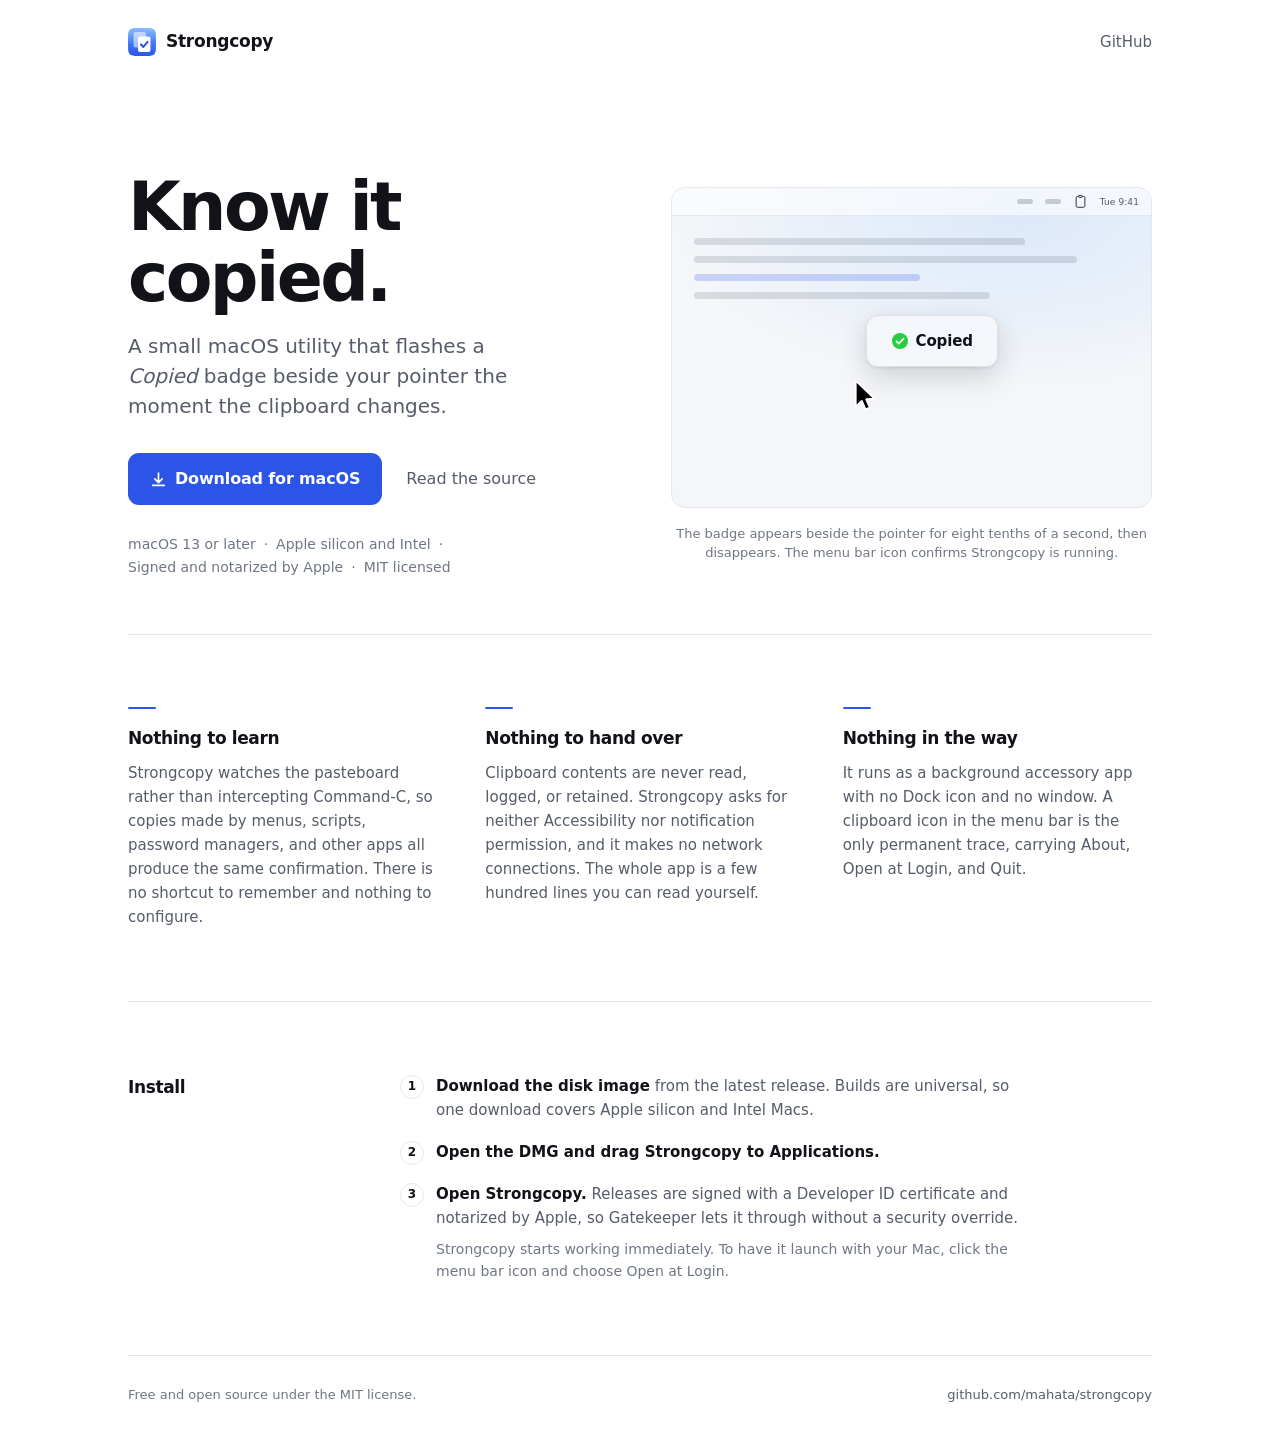
==== web/index.html @ aaaf4846 "feat: add landing page for strongcopy.mahata.org Serve a one-page site from web/, published to GitHu" ====
<!DOCTYPE html>
<html lang="en">
  <head>
    <meta charset="utf-8">
    <meta name="viewport" content="width=device-width, initial-scale=1">
    <title>Strongcopy — copy confirmation for macOS</title>
    <meta name="description" content="A small macOS menu bar utility that flashes a Copied badge beside your pointer whenever the clipboard changes. Free, open source, and it never reads what you copied.">
    <link rel="canonical" href="https://strongcopy.mahata.org/">
    <meta name="theme-color" content="#ffffff" media="(prefers-color-scheme: light)">
    <meta name="theme-color" content="#0c0e14" media="(prefers-color-scheme: dark)">
    <meta property="og:type" content="website">
    <meta property="og:site_name" content="Strongcopy">
    <meta property="og:title" content="Strongcopy — copy confirmation for macOS">
    <meta property="og:description" content="A small macOS menu bar utility that flashes a Copied badge beside your pointer whenever the clipboard changes. Free, open source, and it never reads what you copied.">
    <meta property="og:url" content="https://strongcopy.mahata.org/">
    <meta name="twitter:card" content="summary">
    <link rel="icon" href="favicon.svg" type="image/svg+xml">
    <link rel="apple-touch-icon" href="icon.svg">
    <link rel="stylesheet" href="styles.css">
  </head>
  <body>
    <header class="masthead shell">
      <span class="wordmark">
        <img src="icon.svg" alt="" width="28" height="28">
        Strongcopy
      </span>
      <a href="https://github.com/mahata/strongcopy">GitHub</a>
    </header>

    <main>
      <section class="hero shell">
        <div>
          <h1>Know it copied.</h1>
          <p class="lede">
            A small macOS utility that flashes a <em>Copied</em> badge beside your
            pointer the moment the clipboard changes.
          </p>
          <div class="actions">
            <a class="button" href="https://github.com/mahata/strongcopy/releases/latest">
              <svg viewBox="0 0 16 16" fill="none" stroke="currentColor" stroke-width="1.6" stroke-linecap="round" stroke-linejoin="round" aria-hidden="true">
                <path d="M8 2v8.5M4.5 7.5 8 11l3.5-3.5M2.5 13.5h11"/>
              </svg>
              Download for macOS
            </a>
            <a class="plain" href="https://github.com/mahata/strongcopy">Read the source</a>
          </div>
          <ul class="requirements">
            <li>macOS 13 or later</li>
            <li>Apple silicon and Intel</li>
            <li>Signed and notarized by Apple</li>
            <li>MIT licensed</li>
          </ul>
        </div>

        <figure class="stage">
          <div class="screen" aria-hidden="true">
            <div class="menubar">
              <span class="menubar__pill"></span>
              <span class="menubar__pill"></span>
              <svg class="menubar__mark" viewBox="0 0 24 24" fill="none" stroke="currentColor" stroke-width="1.6" stroke-linecap="round" stroke-linejoin="round">
                <path d="M9.25 3.75H7.5A2.5 2.5 0 0 0 5 6.25v12.5a2.5 2.5 0 0 0 2.5 2.5h9a2.5 2.5 0 0 0 2.5-2.5V6.25a2.5 2.5 0 0 0-2.5-2.5h-1.75"/>
                <rect x="9.25" y="2.25" width="5.5" height="3.25" rx="1.25"/>
              </svg>
              <span class="menubar__clock">Tue 9:41</span>
            </div>
            <div class="desk">
              <div class="lines">
                <span></span>
                <span></span>
                <span></span>
                <span></span>
              </div>
              <div class="cursor">
                <svg class="pointer" viewBox="0 0 13 19">
                  <path d="M1 1v15.4l3.6-3.4 2.2 5 2.6-1.1-2.2-4.9 5-.3z"></path>
                </svg>
                <p class="hud">
                  <svg viewBox="0 0 16 16" aria-hidden="true">
                    <circle cx="8" cy="8" r="8" fill="currentColor"></circle>
                    <path d="M4.5 8.3 6.8 10.6 11.5 5.7" fill="none" stroke="#fff" stroke-width="1.7" stroke-linecap="round" stroke-linejoin="round"></path>
                  </svg>
                  Copied
                </p>
              </div>
            </div>
          </div>
          <figcaption>
            The badge appears beside the pointer for eight tenths of a second, then
            disappears. The menu bar icon confirms Strongcopy is running.
          </figcaption>
        </figure>
      </section>

      <section class="points shell">
        <h2 class="visually-hidden">Why Strongcopy</h2>
        <article>
          <h3>Nothing to learn</h3>
          <p>
            Strongcopy watches the pasteboard rather than intercepting Command-C,
            so copies made by menus, scripts, password managers, and other apps all
            produce the same confirmation. There is no shortcut to remember and
            nothing to configure.
          </p>
        </article>
        <article>
          <h3>Nothing to hand over</h3>
          <p>
            Clipboard contents are never read, logged, or retained. Strongcopy asks
            for neither Accessibility nor notification permission, and it makes no
            network connections. The whole app is a few hundred lines you can read
            yourself.
          </p>
        </article>
        <article>
          <h3>Nothing in the way</h3>
          <p>
            It runs as a background accessory app with no Dock icon and no window.
            A clipboard icon in the menu bar is the only permanent trace, carrying
            About, Open at Login, and Quit.
          </p>
        </article>
      </section>

      <section class="install shell">
        <h2 id="install">Install</h2>
        <div>
          <ol>
            <li>
              <strong>Download the disk image</strong> from the latest release. Builds
              are universal, so one download covers Apple silicon and Intel Macs.
            </li>
            <li>
              <strong>Open the DMG and drag Strongcopy to Applications.</strong>
            </li>
            <li>
              <strong>Open Strongcopy.</strong> Releases are signed with a Developer ID
              certificate and notarized by Apple, so Gatekeeper lets it through
              without a security override.
            </li>
          </ol>
          <p class="note">
            Strongcopy starts working immediately. To have it launch with your Mac,
            click the menu bar icon and choose Open at Login.
          </p>
        </div>
      </section>
    </main>

    <footer class="colophon shell">
      <p>Free and open source under the MIT license.</p>
      <p><a href="https://github.com/mahata/strongcopy">github.com/mahata/strongcopy</a></p>
    </footer>
  </body>
</html>
---- web/styles.css ----
:root {
  color-scheme: light dark;

  --ink: #111318;
  --ink-muted: #565c69;
  --ink-faint: #6f7784;
  --accent: #2c55e8;
  --accent-hover: #1f43c9;
  --accent-ink: #ffffff;
  --surface: #ffffff;
  --surface-sunken: #f4f6f9;
  --hairline: #e4e7ec;
  --selection: rgba(44, 85, 232, 0.22);
  --hud-surface: rgba(247, 248, 250, 0.78);
  --hud-edge: rgba(0, 0, 0, 0.09);
  --hud-shadow: 0 10px 28px rgba(16, 20, 32, 0.16), 0 1px 3px rgba(16, 20, 32, 0.1);
  --confirm: #28cd41;
  --pointer-fill: #000000;
  --pointer-edge: #ffffff;
  --stage-glow: radial-gradient(120% 90% at 72% 8%, rgba(94, 161, 255, 0.16), transparent 60%);
}

@media (prefers-color-scheme: dark) {
  :root {
    --ink: #edeff4;
    --ink-muted: #a0a7b6;
    --ink-faint: #767d8c;
    --accent: #83a8ff;
    --accent-hover: #a2beff;
    --accent-ink: #0c0e14;
    --surface: #0c0e14;
    --surface-sunken: #14171f;
    --hairline: #242833;
    --selection: rgba(131, 168, 255, 0.26);
    --hud-surface: rgba(38, 42, 52, 0.82);
    --hud-edge: rgba(255, 255, 255, 0.12);
    --hud-shadow: 0 10px 28px rgba(0, 0, 0, 0.5), 0 1px 3px rgba(0, 0, 0, 0.4);
    --pointer-fill: #ffffff;
    --pointer-edge: #0c0e14;
    --stage-glow: radial-gradient(120% 90% at 72% 8%, rgba(44, 85, 232, 0.24), transparent 60%);
  }
}

*,
*::before,
*::after {
  box-sizing: border-box;
}

html {
  -webkit-text-size-adjust: 100%;
}

body {
  margin: 0;
  font-family: -apple-system, BlinkMacSystemFont, "Segoe UI", ui-sans-serif, system-ui, sans-serif;
  font-size: 1.0625rem;
  line-height: 1.62;
  color: var(--ink);
  background: var(--surface);
  -webkit-font-smoothing: antialiased;
  text-rendering: optimizeLegibility;
}

a {
  color: var(--accent);
  text-underline-offset: 0.18em;
}

a:hover {
  color: var(--accent-hover);
}

:focus-visible {
  outline: 2px solid var(--accent);
  outline-offset: 3px;
  border-radius: 4px;
}

h1,
h2,
h3 {
  letter-spacing: -0.022em;
  font-weight: 600;
}

.shell {
  width: min(100% - 2.5rem, 64rem);
  margin-inline: auto;
}

.visually-hidden {
  position: absolute;
  width: 1px;
  height: 1px;
  margin: -1px;
  padding: 0;
  border: 0;
  overflow: hidden;
  clip-path: inset(50%);
  white-space: nowrap;
}

/* Masthead */

.masthead {
  display: flex;
  align-items: center;
  justify-content: space-between;
  gap: 1rem;
  padding: 1.75rem 0;
}

.wordmark {
  display: inline-flex;
  align-items: center;
  gap: 0.625rem;
  font-weight: 600;
  font-size: 1.0625rem;
  letter-spacing: -0.015em;
}

.wordmark img {
  width: 1.75rem;
  height: 1.75rem;
}

.masthead a {
  font-size: 0.9375rem;
  color: var(--ink-muted);
  text-decoration: none;
}

.masthead a:hover {
  color: var(--ink);
}

/* Hero */

.hero {
  display: grid;
  grid-template-columns: 1fr;
  align-items: center;
  gap: clamp(2.75rem, 7vw, 4.5rem);
  padding: clamp(2.5rem, 8vw, 5.5rem) 0 clamp(2rem, 5vw, 3.5rem);
}

@media (min-width: 56rem) {
  .hero {
    grid-template-columns: minmax(0, 1fr) minmax(0, 1.02fr);
  }
}

.hero h1 {
  margin: 0 0 1.125rem;
  font-size: clamp(2.75rem, 7vw, 4.25rem);
  line-height: 1.04;
  letter-spacing: -0.038em;
}

.lede {
  margin: 0 0 2rem;
  max-width: 32ch;
  font-size: clamp(1.0625rem, 1.6vw, 1.25rem);
  line-height: 1.5;
  color: var(--ink-muted);
}

.actions {
  display: flex;
  align-items: center;
  flex-wrap: wrap;
  gap: 1rem 1.5rem;
}

.button {
  display: inline-flex;
  align-items: center;
  gap: 0.5rem;
  padding: 0.8125rem 1.375rem;
  border-radius: 0.6875rem;
  background: var(--accent);
  color: var(--accent-ink);
  font-size: 1rem;
  font-weight: 600;
  letter-spacing: -0.01em;
  text-decoration: none;
}

.button:hover {
  background: var(--accent-hover);
  color: var(--accent-ink);
}

.button svg {
  width: 1.0625rem;
  height: 1.0625rem;
}

.actions .plain {
  font-size: 1rem;
  color: var(--ink-muted);
  text-decoration: none;
}

.actions .plain:hover {
  color: var(--ink);
}

/* Separators trail their own item so a wrapped line never opens with one. */
.requirements {
  display: flex;
  flex-wrap: wrap;
  gap: 0 0.5rem;
  margin: 1.75rem 0 0;
  padding: 0;
  max-width: 32rem;
  list-style: none;
  font-size: 0.875rem;
  line-height: 1.6;
  color: var(--ink-faint);
}

.requirements li {
  white-space: nowrap;
}

.requirements li:not(:last-child)::after {
  content: "·";
  margin-left: 0.5rem;
}

/* Hero stage: a miniature Mac screen showing the badge beside the pointer */

.stage {
  margin: 0;
}

.screen {
  position: relative;
  aspect-ratio: 3 / 2;
  border: 1px solid var(--hairline);
  border-radius: 0.875rem;
  background: var(--surface-sunken) var(--stage-glow);
  overflow: hidden;
}

.menubar {
  display: flex;
  align-items: center;
  justify-content: flex-end;
  gap: 0.75rem;
  height: 1.75rem;
  padding: 0 0.75rem;
  border-bottom: 1px solid var(--hairline);
  background: color-mix(in srgb, var(--surface) 62%, transparent);
}

.menubar__pill {
  width: 1rem;
  height: 0.3125rem;
  border-radius: 999px;
  background: var(--ink-faint);
  opacity: 0.35;
}

.menubar__mark {
  width: 0.9375rem;
  height: 0.9375rem;
  color: var(--ink);
  opacity: 0.85;
}

.menubar__clock {
  font-size: 0.5625rem;
  font-weight: 500;
  letter-spacing: 0.01em;
  color: var(--ink-muted);
}

.desk {
  position: absolute;
  inset: 1.75rem 0 0;
}

.lines {
  display: flex;
  flex-direction: column;
  gap: 0.6875rem;
  padding: clamp(1.25rem, 4.5%, 2rem);
}

.lines span {
  height: 0.4375rem;
  border-radius: 999px;
  background: var(--ink-faint);
  opacity: 0.22;
}

.lines span:nth-child(1) {
  width: 76%;
}

.lines span:nth-child(2) {
  width: 88%;
}

.lines span:nth-child(3) {
  width: 52%;
  background: var(--selection);
  opacity: 1;
}

.lines span:nth-child(4) {
  width: 68%;
}

.cursor {
  position: absolute;
  left: 38%;
  top: 56%;
  width: 0;
  height: 0;
}

/* The app offsets the badge 12 points up and to the right of the pointer tip. */
.hud {
  position: absolute;
  left: 0.75rem;
  bottom: 0.75rem;
  display: inline-flex;
  align-items: center;
  justify-content: center;
  gap: 0.533em;
  min-width: 8.8em;
  height: 3.467em;
  padding: 0 1.067em;
  border: 1px solid var(--hud-edge);
  border-radius: 0.8em;
  background: var(--hud-surface);
  box-shadow: var(--hud-shadow);
  font-size: clamp(0.6875rem, 1.9vw, 0.9375rem);
  font-weight: 600;
  letter-spacing: -0.01em;
  white-space: nowrap;
  margin: 0;
  animation: hud-enter 0.42s cubic-bezier(0.2, 0.72, 0.28, 1);
}

@supports (backdrop-filter: blur(1px)) {
  .hud {
    backdrop-filter: blur(18px) saturate(180%);
  }
}

.hud svg {
  width: 1.067em;
  height: 1.067em;
  color: var(--confirm);
}

@keyframes hud-enter {
  from {
    transform: translateY(0.375rem) scale(0.97);
  }
}

.pointer {
  position: absolute;
  left: 0;
  top: 0;
  width: 1.375rem;
  height: auto;
}

.pointer path {
  fill: var(--pointer-fill);
  stroke: var(--pointer-edge);
  stroke-width: 1.1;
  stroke-linejoin: round;
}

.stage figcaption {
  margin-top: 1rem;
  font-size: 0.8125rem;
  line-height: 1.5;
  color: var(--ink-faint);
  text-align: center;
}

/* Value propositions */

.points {
  display: grid;
  gap: 2.25rem;
  padding: clamp(2.75rem, 7vw, 4.5rem) 0;
  border-top: 1px solid var(--hairline);
}

@media (min-width: 52rem) {
  .points {
    grid-template-columns: repeat(3, minmax(0, 1fr));
    gap: 3rem;
  }
}

.points h3 {
  margin: 1rem 0 0.5rem;
  font-size: 1.0625rem;
}

.points p {
  margin: 0;
  font-size: 0.9375rem;
  line-height: 1.6;
  color: var(--ink-muted);
}

.points article::before {
  content: "";
  display: block;
  width: 1.75rem;
  height: 2px;
  border-radius: 999px;
  background: var(--accent);
}

/* Install */

.install {
  display: grid;
  gap: 1.5rem;
  padding: clamp(2.75rem, 7vw, 4.5rem) 0;
  border-top: 1px solid var(--hairline);
}

@media (min-width: 52rem) {
  .install {
    grid-template-columns: minmax(0, 14rem) minmax(0, 1fr);
    gap: 3rem;
  }
}

.install h2 {
  margin: 0;
  font-size: 1.0625rem;
}

.install ol {
  margin: 0;
  padding: 0;
  list-style: none;
  counter-reset: step;
  display: grid;
  gap: 1.125rem;
  max-width: 40rem;
}

.install li {
  counter-increment: step;
  position: relative;
  padding-left: 2.25rem;
  font-size: 0.9375rem;
  line-height: 1.6;
  color: var(--ink-muted);
}

.install li::before {
  content: counter(step);
  position: absolute;
  left: 0;
  top: 0.0625rem;
  width: 1.5rem;
  height: 1.5rem;
  display: grid;
  place-items: center;
  border: 1px solid var(--hairline);
  border-radius: 999px;
  font-size: 0.75rem;
  font-weight: 600;
  font-variant-numeric: tabular-nums;
  color: var(--ink);
}

.install li strong {
  color: var(--ink);
  font-weight: 600;
}

.install .note {
  margin: 0.5rem 0 0;
  padding-left: 2.25rem;
  max-width: 40rem;
  font-size: 0.875rem;
  color: var(--ink-faint);
}

/* Colophon */

.colophon {
  display: flex;
  flex-wrap: wrap;
  justify-content: space-between;
  gap: 0.75rem 1.5rem;
  padding: 1.75rem 0 3rem;
  border-top: 1px solid var(--hairline);
  font-size: 0.8125rem;
  color: var(--ink-faint);
}

.colophon p {
  margin: 0;
}

.colophon a {
  color: var(--ink-muted);
  text-decoration: none;
}

.colophon a:hover {
  color: var(--ink);
}

@media (prefers-reduced-motion: reduce) {
  .hud {
    animation: none;
  }
}
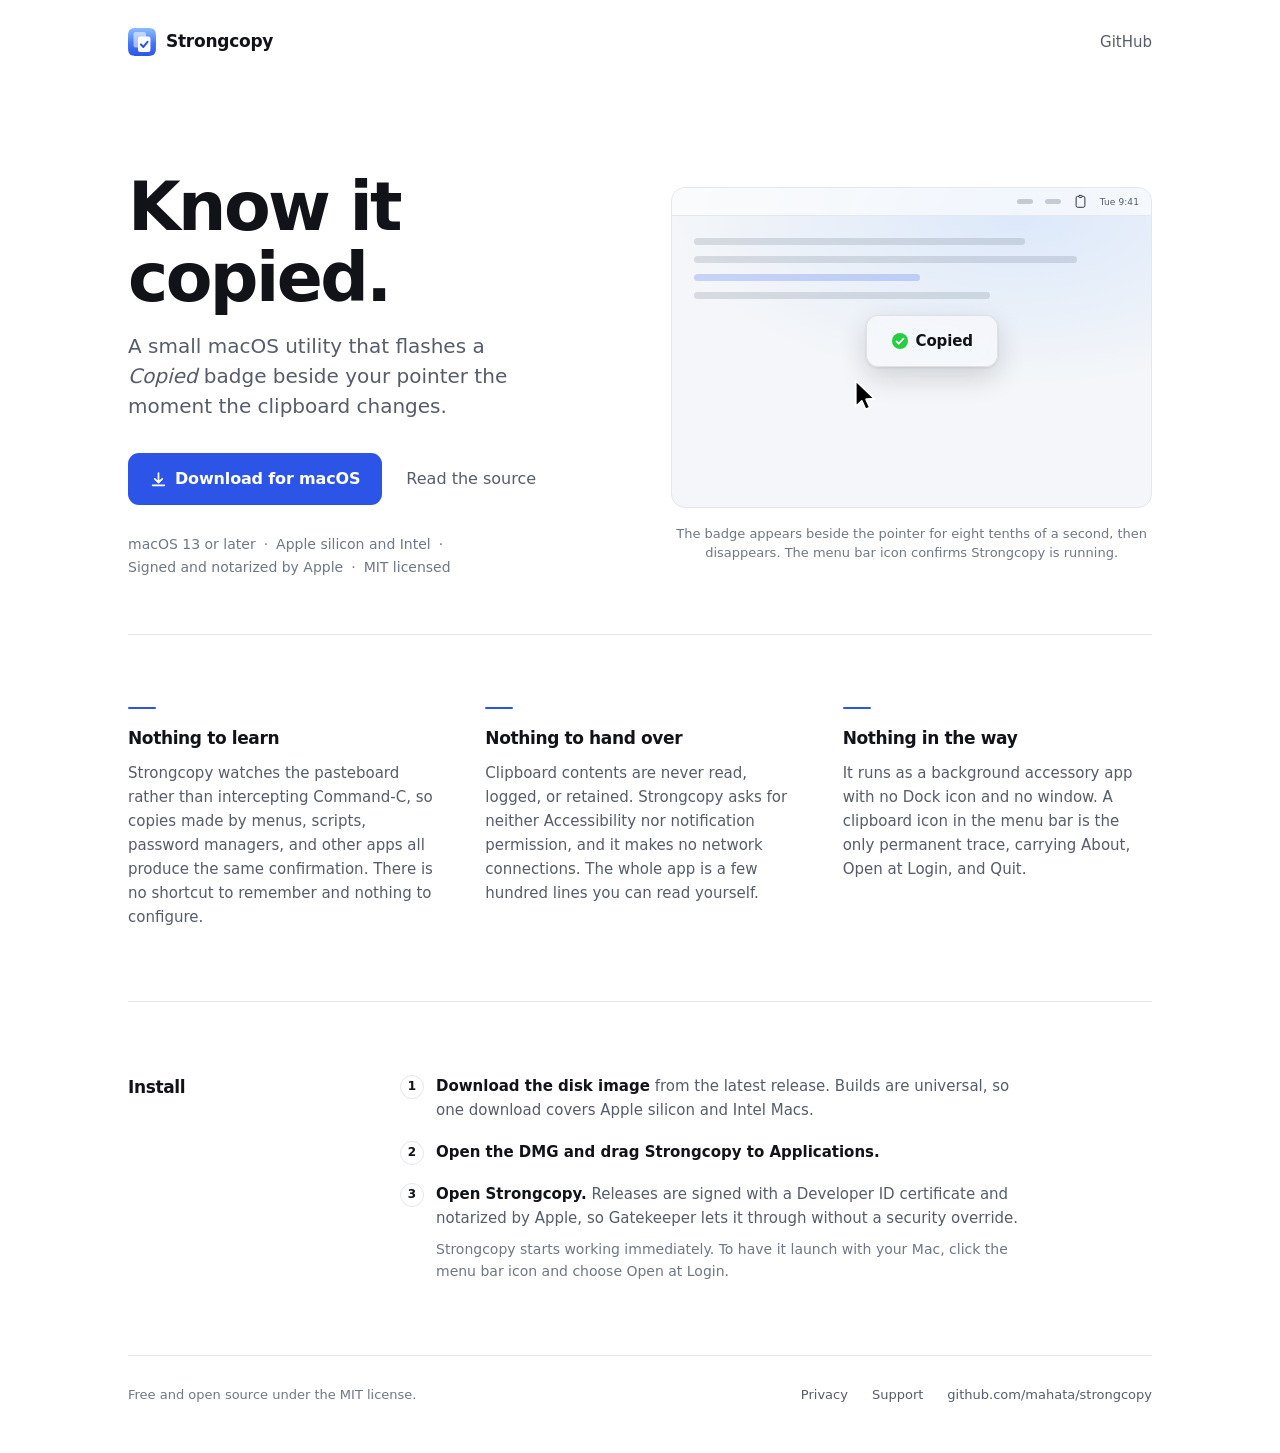
==== commit 1079fd82: "feat: add privacy policy and support pages App Store Connect will not accept a submission without a " ====
--- a/web/index.html
+++ b/web/index.html
@@ -148,7 +148,11 @@
 
     <footer class="colophon shell">
       <p>Free and open source under the MIT license.</p>
-      <p><a href="https://github.com/mahata/strongcopy">github.com/mahata/strongcopy</a></p>
+      <nav class="colophon__links" aria-label="Site">
+        <a href="/privacy/">Privacy</a>
+        <a href="/support/">Support</a>
+        <a href="https://github.com/mahata/strongcopy">github.com/mahata/strongcopy</a>
+      </nav>
     </footer>
   </body>
 </html>
--- a/web/styles.css
+++ b/web/styles.css
@@ -111,6 +111,7 @@
   padding: 1.75rem 0;
 }
 
+/* A link on every page but the one it points at, where it is a plain span. */
 .wordmark {
   display: inline-flex;
   align-items: center;
@@ -118,6 +119,8 @@
   font-weight: 600;
   font-size: 1.0625rem;
   letter-spacing: -0.015em;
+  color: inherit;
+  text-decoration: none;
 }
 
 .wordmark img {
@@ -125,13 +128,13 @@
   height: 1.75rem;
 }
 
-.masthead a {
+.masthead a:not(.wordmark) {
   font-size: 0.9375rem;
   color: var(--ink-muted);
   text-decoration: none;
 }
 
-.masthead a:hover {
+.masthead a:not(.wordmark):hover {
   color: var(--ink);
 }
 
@@ -197,13 +200,15 @@
   height: 1.0625rem;
 }
 
-.actions .plain {
+.actions .plain,
+.doc-actions .plain {
   font-size: 1rem;
   color: var(--ink-muted);
   text-decoration: none;
 }
 
-.actions .plain:hover {
+.actions .plain:hover,
+.doc-actions .plain:hover {
   color: var(--ink);
 }
 
@@ -495,6 +500,72 @@
   color: var(--ink-faint);
 }
 
+/* Document pages: privacy policy and support */
+
+.doc {
+  max-width: 44rem;
+  padding: clamp(2.25rem, 6vw, 3.75rem) 0 clamp(2.5rem, 6vw, 4rem);
+}
+
+.doc h1 {
+  margin: 0 0 0.5rem;
+  font-size: clamp(2rem, 5vw, 2.75rem);
+  line-height: 1.1;
+  letter-spacing: -0.032em;
+}
+
+.doc .updated {
+  margin: 0 0 2rem;
+  font-size: 0.875rem;
+  color: var(--ink-faint);
+}
+
+.doc .summary {
+  margin: 0;
+  padding: 1.25rem 1.5rem;
+  border: 1px solid var(--hairline);
+  border-radius: 0.75rem;
+  background: var(--surface-sunken);
+  font-size: 1rem;
+  line-height: 1.6;
+  color: var(--ink);
+}
+
+.doc h2 {
+  margin: 2.5rem 0 0.75rem;
+  font-size: 1.0625rem;
+}
+
+.doc p {
+  margin: 0 0 1rem;
+  font-size: 0.9375rem;
+  line-height: 1.65;
+  color: var(--ink-muted);
+}
+
+.doc p:last-child {
+  margin-bottom: 0;
+}
+
+.doc strong {
+  color: var(--ink);
+  font-weight: 600;
+}
+
+.doc code {
+  font-family: ui-monospace, SFMono-Regular, Menlo, monospace;
+  font-size: 0.875em;
+  color: var(--ink);
+}
+
+.doc .doc-actions {
+  display: flex;
+  align-items: center;
+  flex-wrap: wrap;
+  gap: 1rem 1.5rem;
+  margin: 2rem 0;
+}
+
 /* Colophon */
 
 .colophon {
@@ -521,6 +592,16 @@
   color: var(--ink);
 }
 
+.colophon__links {
+  display: flex;
+  flex-wrap: wrap;
+  gap: 0.5rem 1.5rem;
+}
+
+.colophon__links a[aria-current="page"] {
+  color: var(--ink);
+}
+
 @media (prefers-reduced-motion: reduce) {
   .hud {
     animation: none;
